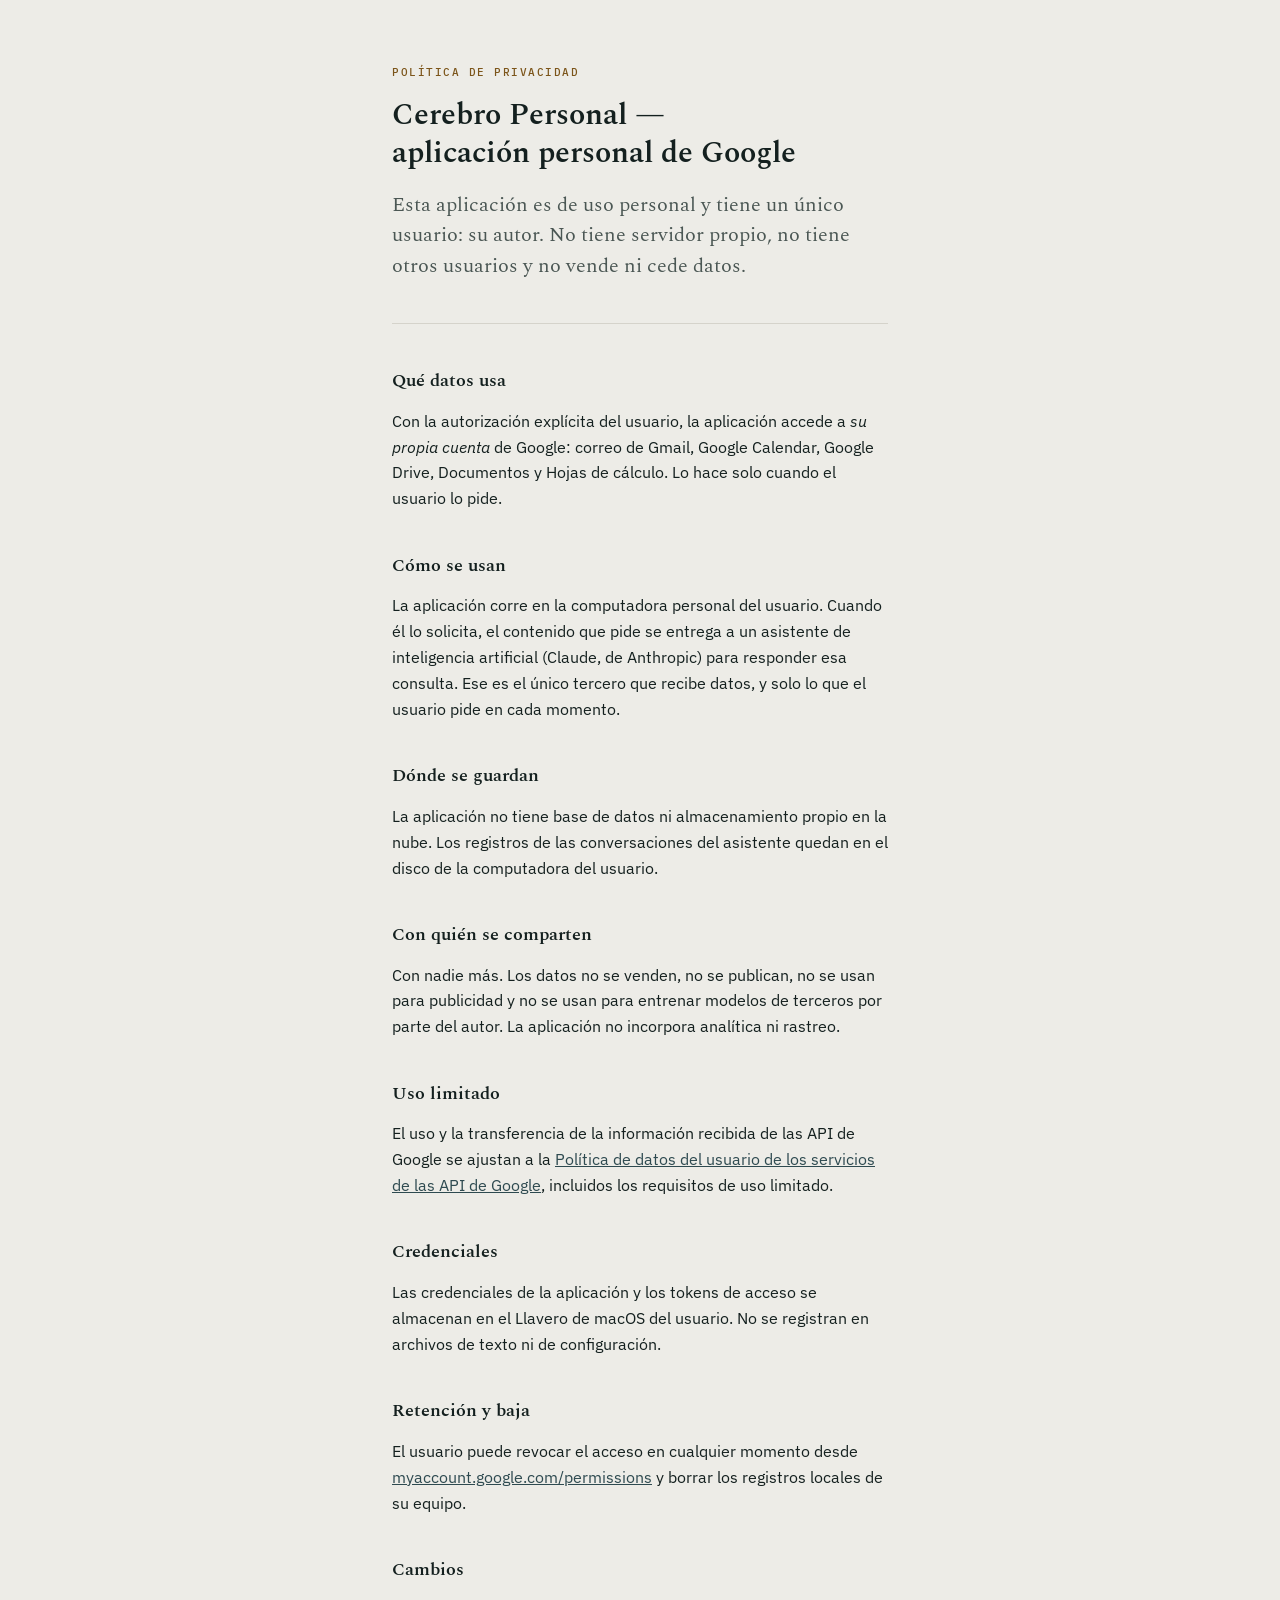
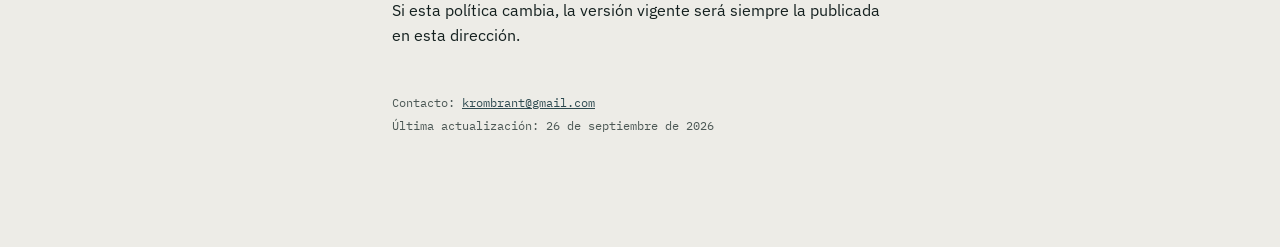
==== cerebro-privacidad.html @ b50adcaf "Política de privacidad de la app personal de Google (Cerebro Personal) Co-Authored-By: Claude Opus 5" ====
<!doctype html>
<html lang="es">
<head>
<meta charset="utf-8">
<meta name="viewport" content="width=device-width,initial-scale=1">
<title>Política de privacidad — Cerebro Personal (app personal de Google)</title>
<link rel="preconnect" href="https://fonts.googleapis.com">
<link rel="preconnect" href="https://fonts.gstatic.com" crossorigin>
<link rel="stylesheet" href="https://fonts.googleapis.com/css2?family=IBM+Plex+Mono:wght@400;500&family=IBM+Plex+Sans:wght@400;500;600&family=Spectral:ital,wght@0,400;0,600;1,400&display=swap">
<link rel="stylesheet" href="base.css">
</head>
<body>
<main>
  <p class="kicker">Política de privacidad</p>
  <h1>Cerebro Personal — aplicación personal de Google</h1>
  <p class="entrada">Esta aplicación es de uso personal y tiene un único usuario: su autor.
  No tiene servidor propio, no tiene otros usuarios y no vende ni cede datos.</p>

  <hr>

  <h2>Qué datos usa</h2>
  <p>Con la autorización explícita del usuario, la aplicación accede a <em>su propia
  cuenta</em> de Google: correo de Gmail, Google Calendar, Google Drive, Documentos y Hojas
  de cálculo. Lo hace solo cuando el usuario lo pide.</p>

  <h2>Cómo se usan</h2>
  <p>La aplicación corre en la computadora personal del usuario. Cuando él lo solicita, el
  contenido que pide se entrega a un asistente de inteligencia artificial (Claude, de
  Anthropic) para responder esa consulta. Ese es el único tercero que recibe datos, y solo
  lo que el usuario pide en cada momento.</p>

  <h2>Dónde se guardan</h2>
  <p>La aplicación no tiene base de datos ni almacenamiento propio en la nube. Los registros
  de las conversaciones del asistente quedan en el disco de la computadora del usuario.</p>

  <h2>Con quién se comparten</h2>
  <p>Con nadie más. Los datos no se venden, no se publican, no se usan para publicidad y no
  se usan para entrenar modelos de terceros por parte del autor. La aplicación no incorpora
  analítica ni rastreo.</p>

  <h2>Uso limitado</h2>
  <p>El uso y la transferencia de la información recibida de las API de Google se ajustan a
  la <a href="https://developers.google.com/terms/api-services-user-data-policy">Política de
  datos del usuario de los servicios de las API de Google</a>, incluidos los requisitos de
  uso limitado.</p>

  <h2>Credenciales</h2>
  <p>Las credenciales de la aplicación y los tokens de acceso se almacenan en el Llavero de
  macOS del usuario. No se registran en archivos de texto ni de configuración.</p>

  <h2>Retención y baja</h2>
  <p>El usuario puede revocar el acceso en cualquier momento desde
  <a href="https://myaccount.google.com/permissions">myaccount.google.com/permissions</a>
  y borrar los registros locales de su equipo.</p>

  <h2>Cambios</h2>
  <p>Si esta política cambia, la versión vigente será siempre la publicada en esta dirección.</p>

  <p class="pie">
    Contacto: <a href="mailto:krombrant@gmail.com">krombrant@gmail.com</a><br>
    Última actualización: 26 de septiembre de 2026
  </p>
</main>
</body>
</html>
---- base.css ----
:root{
  --papel:#EDECE7; --superficie:#F6F5F1; --ink:#14201F; --ink-soft:#4B5754;
  --regla:#D5D3CB; --laton-txt:#7C551A; --pizarra-txt:#2E4A50;
  --serif:"Spectral",Georgia,"Times New Roman",serif;
  --sans:"IBM Plex Sans","Helvetica Neue",-apple-system,Arial,sans-serif;
  --mono:"IBM Plex Mono",ui-monospace,"SFMono-Regular",Consolas,monospace;
  --medida:34rem;
}
@media (prefers-color-scheme:dark){
  :root{
    --papel:#0F1514; --superficie:#171F1E; --ink:#E9E7E0; --ink-soft:#A4ACA9;
    --regla:#28322F; --laton-txt:#D9A85F; --pizarra-txt:#84AEB6;
  }
}
*{box-sizing:border-box}
body{margin:0; background:var(--papel); color:var(--ink);
     font-family:var(--sans); font-size:1rem; line-height:1.62;
     -webkit-font-smoothing:antialiased}
main{max-width:var(--medida); margin:0 auto; padding:4rem 1.5rem 6rem}
h1,h2{font-family:var(--serif); font-weight:600; text-wrap:balance; margin:0}
h1{font-size:1.9rem; line-height:1.25}
h2{font-size:1.12rem; margin:2.4rem 0 .5rem}
p{margin:.85rem 0}
a{color:var(--pizarra-txt)}
.kicker{font-family:var(--mono); font-size:.68rem; font-weight:500;
        letter-spacing:.14em; text-transform:uppercase; color:var(--laton-txt);
        margin:0 0 .9rem}
.entrada{font-family:var(--serif); font-size:1.24rem; line-height:1.55;
         color:var(--ink-soft); margin:1.1rem 0 0}
hr{border:0; border-top:1px solid var(--regla); margin:2.6rem 0}
.pie{font-family:var(--mono); font-size:.76rem; line-height:1.9;
     color:var(--ink-soft); margin-top:2.6rem}
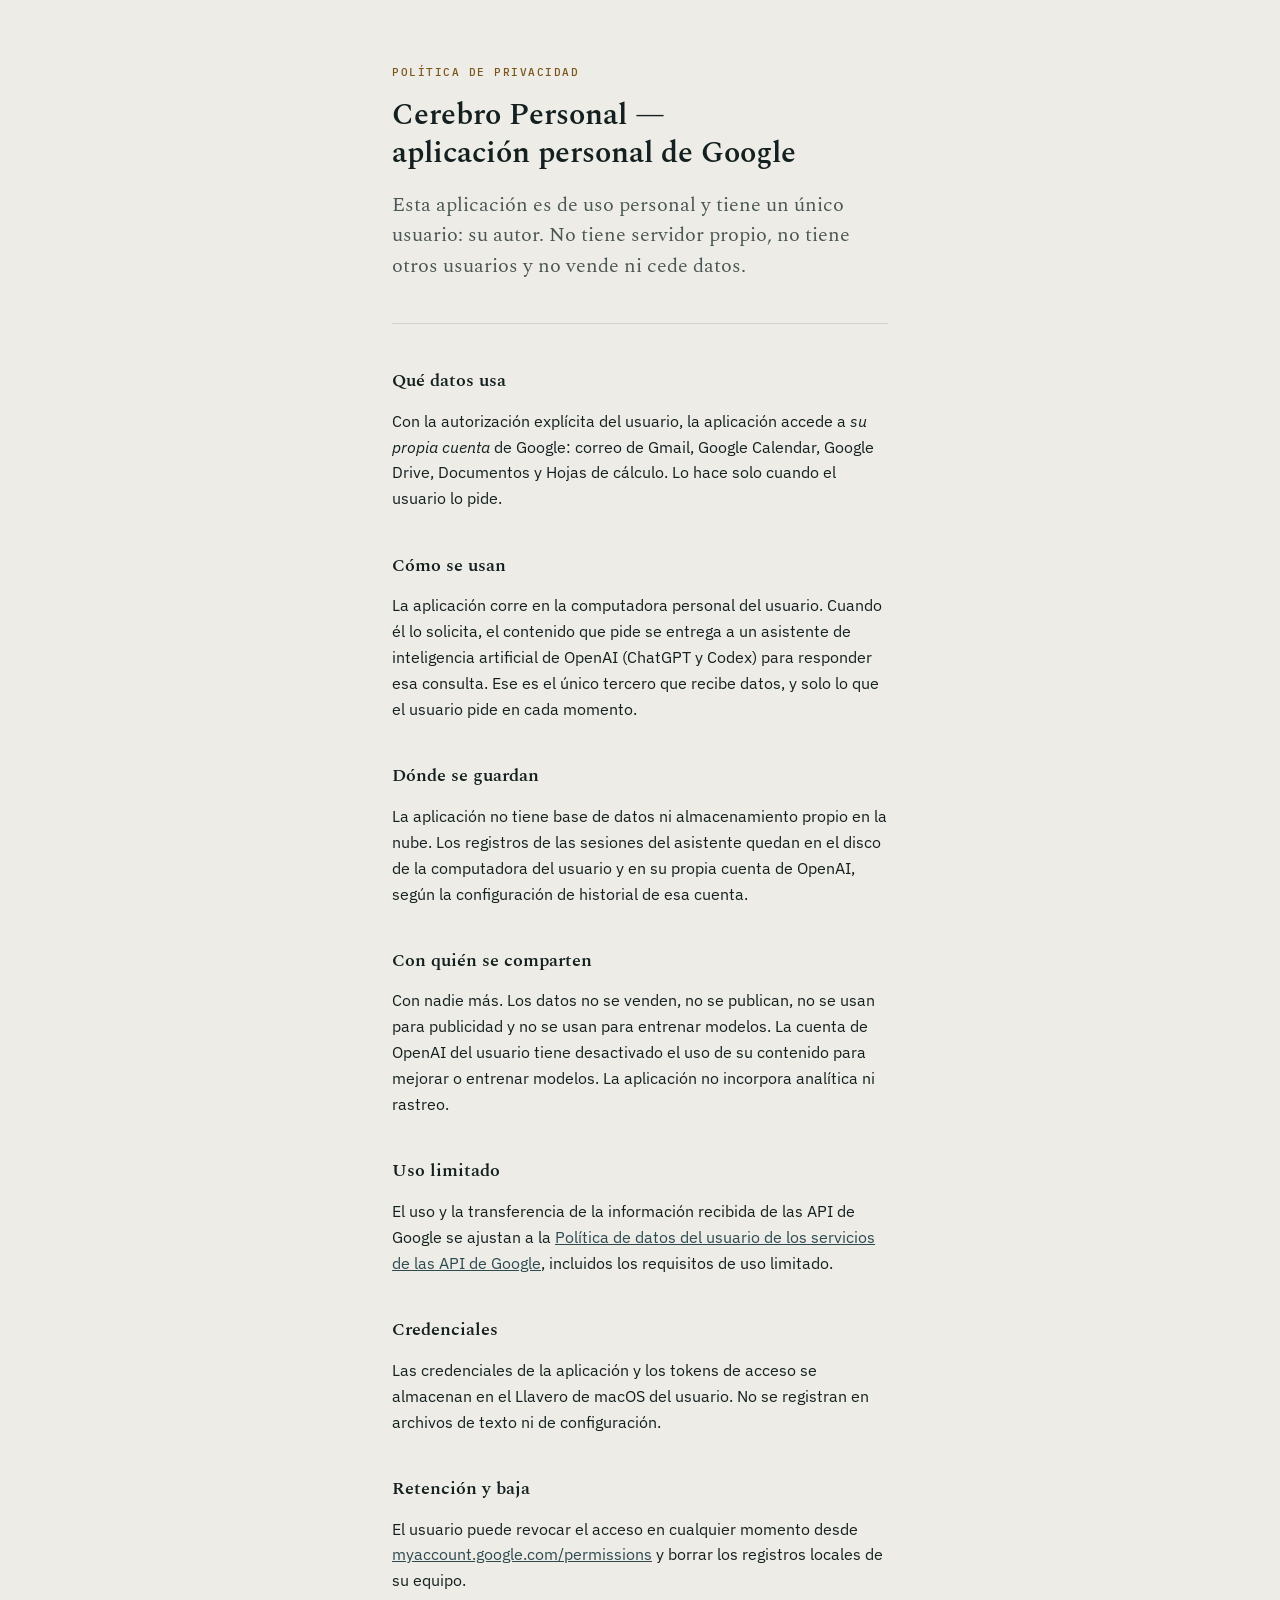
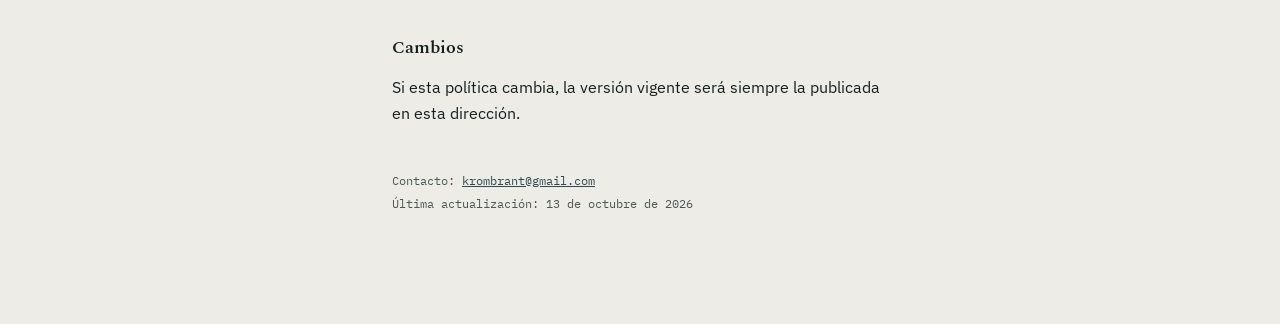
==== commit 677c9580: "Políticas de privacidad: el asistente pasa de Claude (Anthropic) a OpenAI La de Google nombraba a Cl" ====
--- a/cerebro-privacidad.html
+++ b/cerebro-privacidad.html
@@ -25,18 +25,20 @@
 
   <h2>Cómo se usan</h2>
   <p>La aplicación corre en la computadora personal del usuario. Cuando él lo solicita, el
-  contenido que pide se entrega a un asistente de inteligencia artificial (Claude, de
-  Anthropic) para responder esa consulta. Ese es el único tercero que recibe datos, y solo
-  lo que el usuario pide en cada momento.</p>
+  contenido que pide se entrega a un asistente de inteligencia artificial de OpenAI
+  (ChatGPT y Codex) para responder esa consulta. Ese es el único tercero que recibe datos, y
+  solo lo que el usuario pide en cada momento.</p>
 
   <h2>Dónde se guardan</h2>
   <p>La aplicación no tiene base de datos ni almacenamiento propio en la nube. Los registros
-  de las conversaciones del asistente quedan en el disco de la computadora del usuario.</p>
+  de las sesiones del asistente quedan en el disco de la computadora del usuario y en su
+  propia cuenta de OpenAI, según la configuración de historial de esa cuenta.</p>
 
   <h2>Con quién se comparten</h2>
   <p>Con nadie más. Los datos no se venden, no se publican, no se usan para publicidad y no
-  se usan para entrenar modelos de terceros por parte del autor. La aplicación no incorpora
-  analítica ni rastreo.</p>
+  se usan para entrenar modelos. La cuenta de OpenAI del usuario tiene desactivado el uso de
+  su contenido para mejorar o entrenar modelos. La aplicación no incorpora analítica ni
+  rastreo.</p>
 
   <h2>Uso limitado</h2>
   <p>El uso y la transferencia de la información recibida de las API de Google se ajustan a
@@ -58,7 +60,7 @@
 
   <p class="pie">
     Contacto: <a href="mailto:krombrant@gmail.com">krombrant@gmail.com</a><br>
-    Última actualización: 26 de septiembre de 2026
+    Última actualización: 13 de octubre de 2026
   </p>
 </main>
 </body>
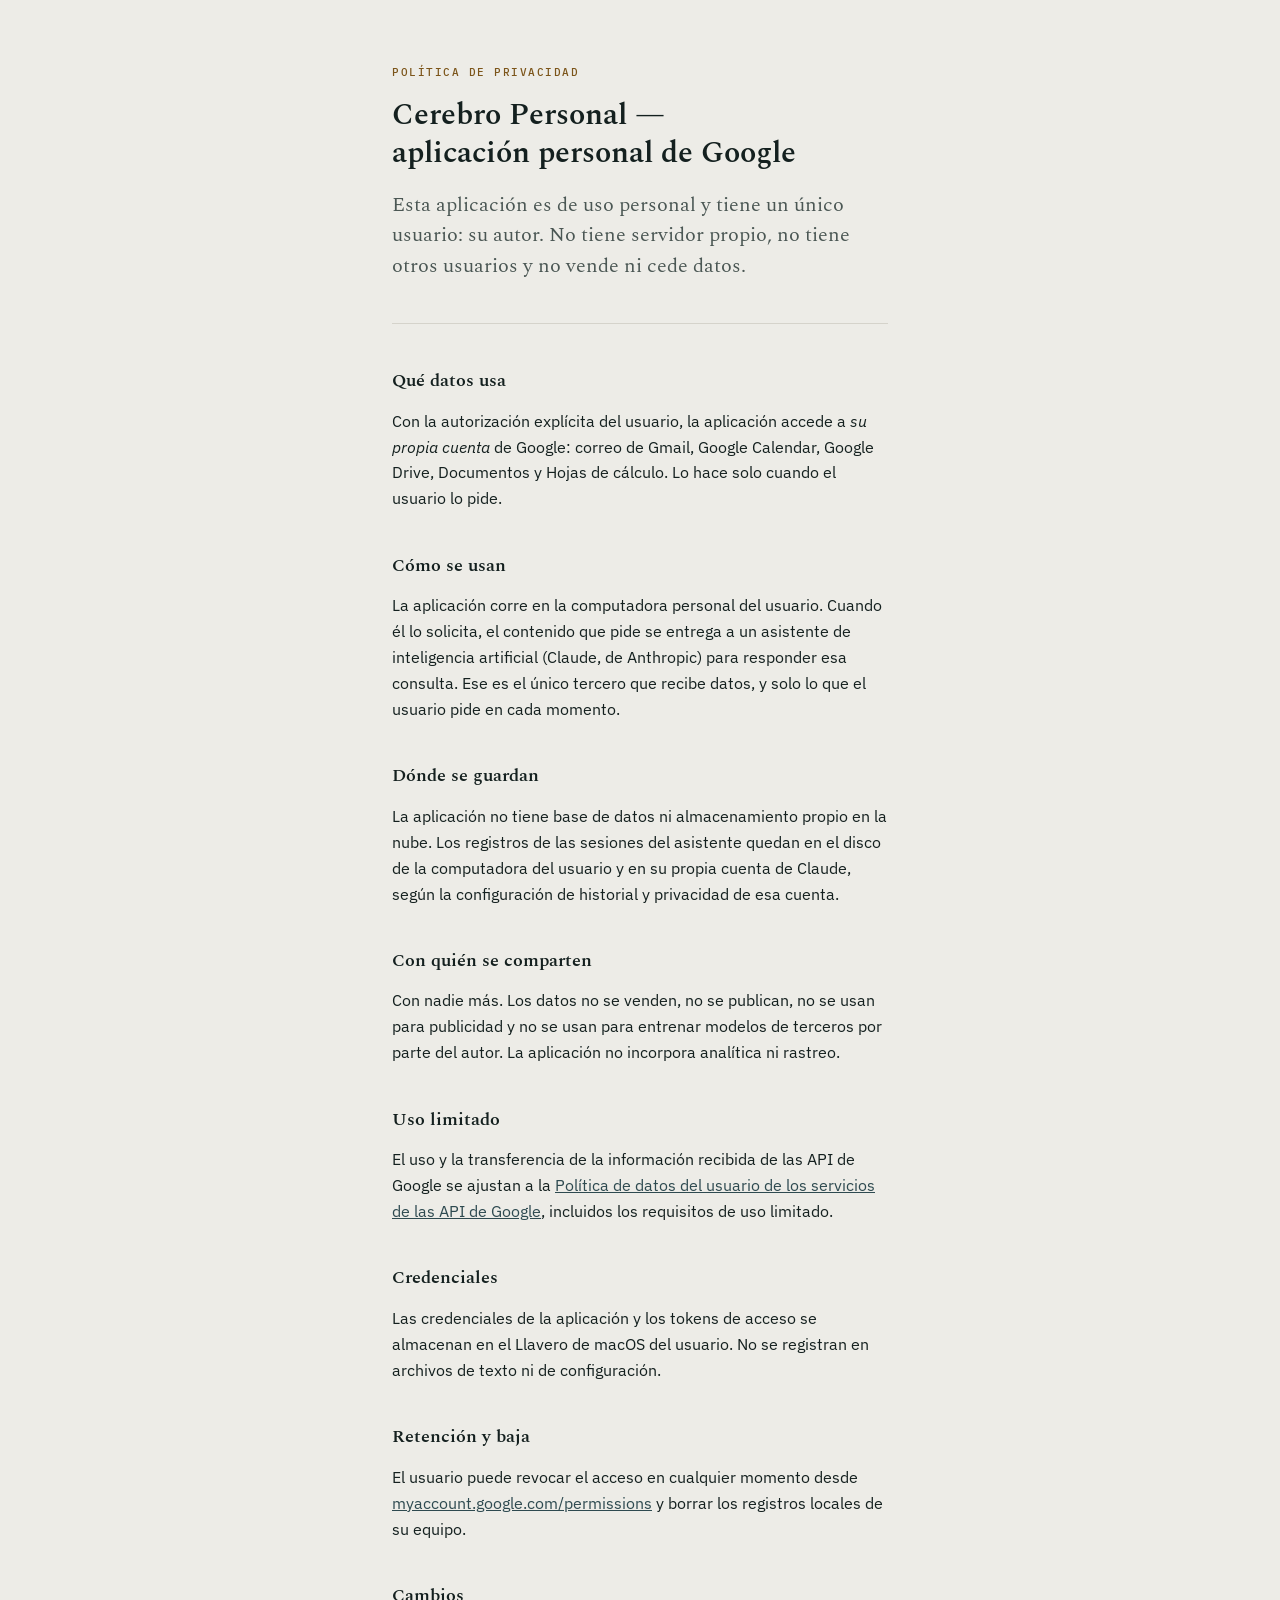
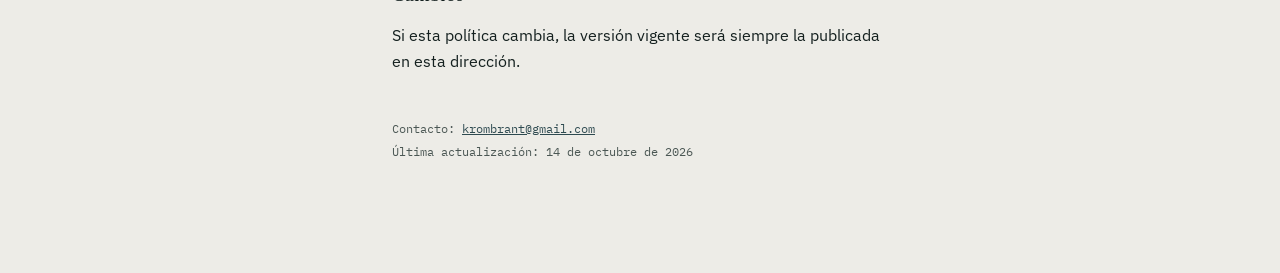
==== commit 2a9e444f: "Política de Cerebro Personal: el asistente vuelve a ser Claude (Anthropic) El Brain volvió a Claude " ====
--- a/cerebro-privacidad.html
+++ b/cerebro-privacidad.html
@@ -25,20 +25,20 @@
 
   <h2>Cómo se usan</h2>
   <p>La aplicación corre en la computadora personal del usuario. Cuando él lo solicita, el
-  contenido que pide se entrega a un asistente de inteligencia artificial de OpenAI
-  (ChatGPT y Codex) para responder esa consulta. Ese es el único tercero que recibe datos, y
-  solo lo que el usuario pide en cada momento.</p>
+  contenido que pide se entrega a un asistente de inteligencia artificial (Claude, de
+  Anthropic) para responder esa consulta. Ese es el único tercero que recibe datos, y solo
+  lo que el usuario pide en cada momento.</p>
 
   <h2>Dónde se guardan</h2>
   <p>La aplicación no tiene base de datos ni almacenamiento propio en la nube. Los registros
   de las sesiones del asistente quedan en el disco de la computadora del usuario y en su
-  propia cuenta de OpenAI, según la configuración de historial de esa cuenta.</p>
+  propia cuenta de Claude, según la configuración de historial y privacidad de esa
+  cuenta.</p>
 
   <h2>Con quién se comparten</h2>
   <p>Con nadie más. Los datos no se venden, no se publican, no se usan para publicidad y no
-  se usan para entrenar modelos. La cuenta de OpenAI del usuario tiene desactivado el uso de
-  su contenido para mejorar o entrenar modelos. La aplicación no incorpora analítica ni
-  rastreo.</p>
+  se usan para entrenar modelos de terceros por parte del autor. La aplicación no incorpora
+  analítica ni rastreo.</p>
 
   <h2>Uso limitado</h2>
   <p>El uso y la transferencia de la información recibida de las API de Google se ajustan a
@@ -60,7 +60,7 @@
 
   <p class="pie">
     Contacto: <a href="mailto:krombrant@gmail.com">krombrant@gmail.com</a><br>
-    Última actualización: 13 de octubre de 2026
+    Última actualización: 14 de octubre de 2026
   </p>
 </main>
 </body>
